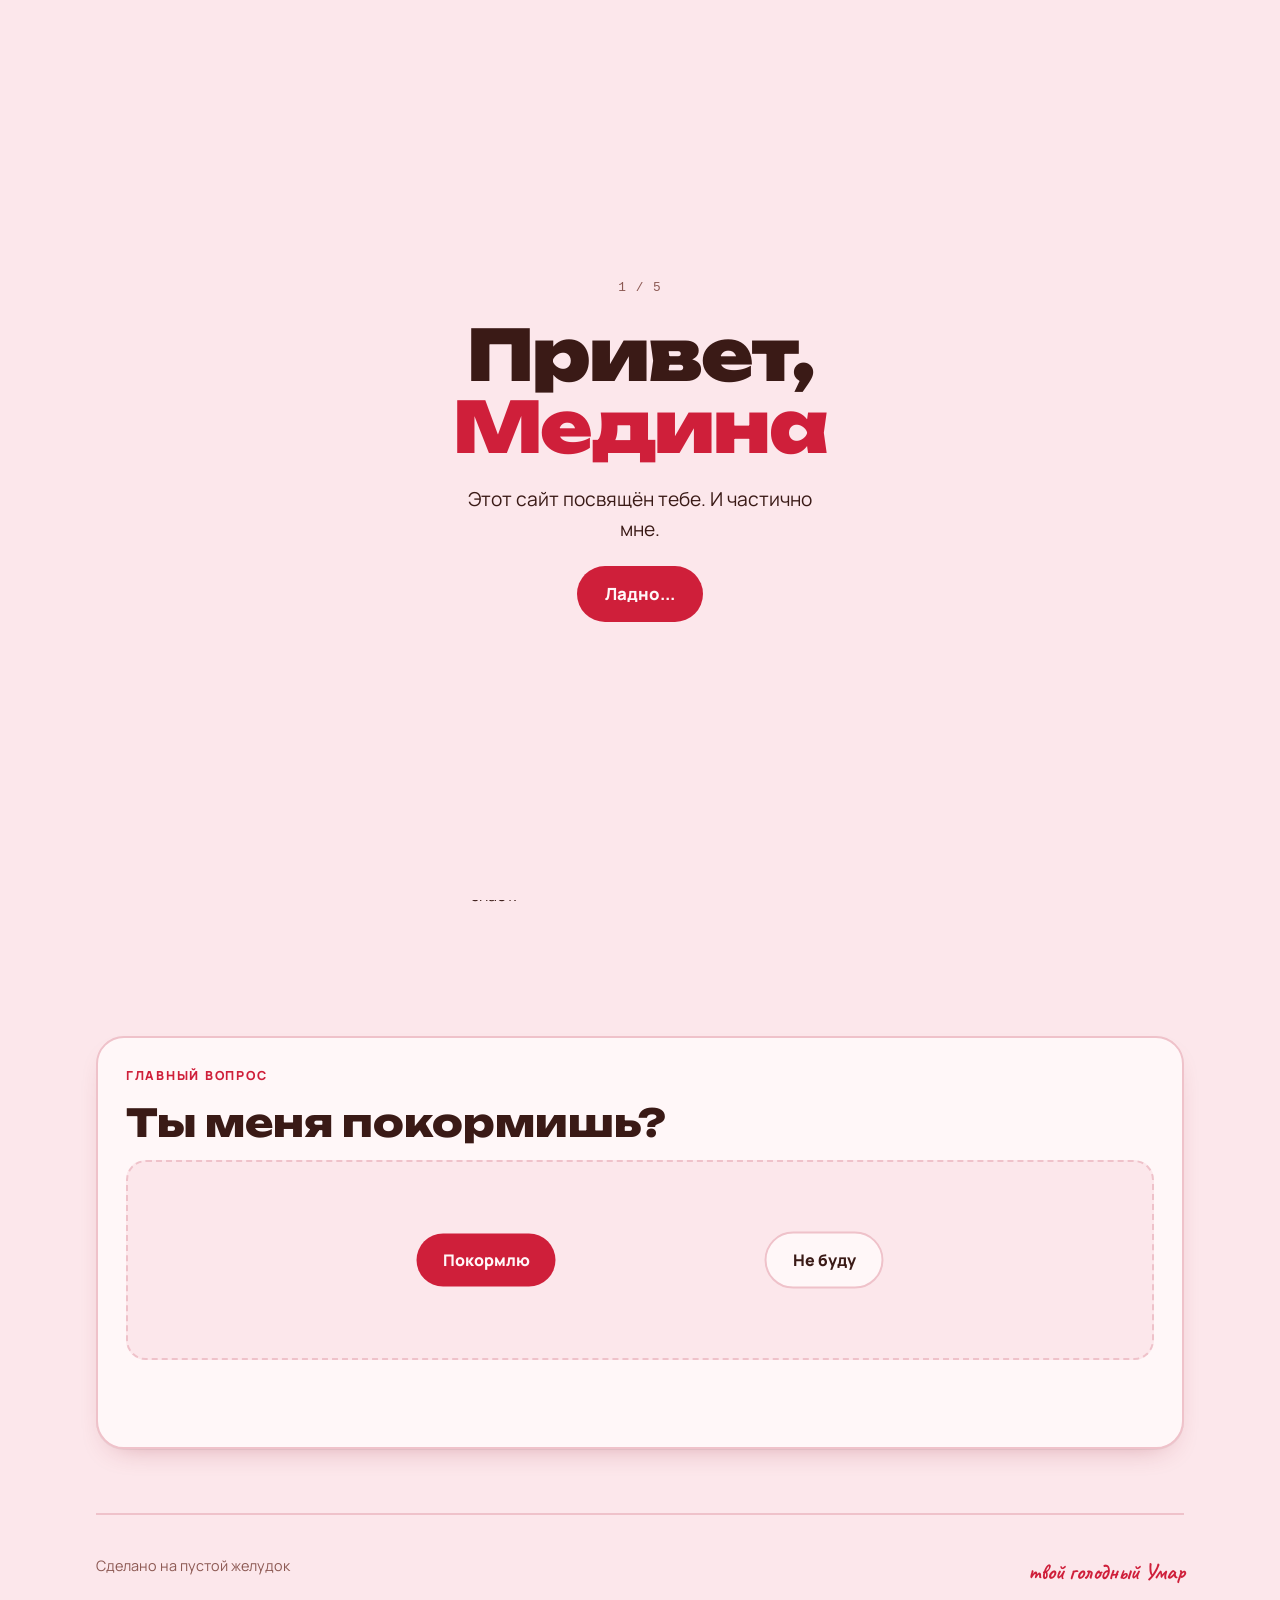
==== medina/index.html @ 752423fc "Страница «Медина, прокорми меня» в medina/ Co-Authored-By: Claude Opus 5.5 <noreply@anthropic.com>" ====
<!doctype html>
<html lang="ru">
<head>
<meta charset="utf-8">
<meta name="viewport" content="width=device-width, initial-scale=1, viewport-fit=cover">
<meta name="robots" content="noindex">
<title>Покорми меня</title>
<link rel="preconnect" href="https://fonts.googleapis.com">
<link rel="preconnect" href="https://fonts.gstatic.com" crossorigin>
<link rel="stylesheet" href="https://fonts.googleapis.com/css2?family=Unbounded:wght@500;800;900&family=Manrope:wght@400;600;800&family=Caveat:wght@600;700&family=PT+Mono&display=swap">
<style>
/* Ресторан «У тебя»: она — шеф, я — единственный голодный гость. Клубничное молоко, вишня, сливочное масло. */
:root{
  --bg:#FCE7EB;
  --surface:#FFF7F8;
  --ink:#3A1A16;
  --muted:#8C5953;
  --cherry:#CF1F3A;
  --butter:#FFD15C;
  --line:#EFC2CA;
  --on-cherry:#FFF7F8;
  --shadow:0 1px 0 rgba(58,26,22,.06),0 12px 30px -18px rgba(150,30,50,.45);
  --f-display:"Unbounded","Arial Black",system-ui,sans-serif;
  --f-body:"Manrope",system-ui,-apple-system,"Segoe UI",sans-serif;
  --f-hand:"Caveat","Comic Sans MS",cursive;
  --f-mono:"PT Mono",ui-monospace,"Consolas",monospace;
}
@media (prefers-color-scheme: dark){
  :root:not([data-theme="light"]){
    --bg:#1C0F11;--surface:#29171A;--ink:#FBE4E8;--muted:#C99BA2;--cherry:#FF5069;
    --butter:#FFD15C;--line:#45272C;--on-cherry:#1C0F11;
    --shadow:0 1px 0 rgba(0,0,0,.3),0 14px 34px -18px rgba(0,0,0,.8);
    color-scheme:dark;
  }
}
:root[data-theme="dark"]{
  --bg:#1C0F11;--surface:#29171A;--ink:#FBE4E8;--muted:#C99BA2;--cherry:#FF5069;
  --butter:#FFD15C;--line:#45272C;--on-cherry:#1C0F11;
  --shadow:0 1px 0 rgba(0,0,0,.3),0 14px 34px -18px rgba(0,0,0,.8);
  color-scheme:dark;
}

*{box-sizing:border-box}
body{background:var(--bg);color:var(--ink);font-family:var(--f-body);font-size:16px;line-height:1.55;overflow-x:hidden;-webkit-text-size-adjust:100%;text-size-adjust:100%}
button,a{-webkit-tap-highlight-color:transparent;touch-action:manipulation}
.full{padding:max(24px,env(safe-area-inset-top,0px)) max(16px,env(safe-area-inset-right,0px)) max(24px,env(safe-area-inset-bottom,0px)) max(16px,env(safe-area-inset-left,0px))}
.wrap{max-width:1120px;margin:0 auto;padding-left:max(16px,env(safe-area-inset-left,0px));padding-right:max(16px,env(safe-area-inset-right,0px))}
h1,h2,h3{font-family:var(--f-display);text-wrap:balance;margin:0;line-height:1.02}
p{margin:0}
button{font:inherit;color:inherit;cursor:pointer}
button:focus-visible,a:focus-visible{outline:3px solid var(--butter);outline-offset:3px;border-radius:12px}
.eyebrow{font-size:.78rem;font-weight:800;letter-spacing:.14em;text-transform:uppercase;color:var(--cherry)}
.hand{font-family:var(--f-hand);font-weight:700;color:var(--cherry)}

/* ---------- hero ---------- */
.hero{padding-block:48px 40px;display:grid;grid-template-columns:1.25fr 1fr;gap:40px;align-items:center}
.hero-text{display:flex;flex-direction:column;gap:22px;min-width:0}
.hero h1{font-weight:900;font-size:clamp(2.3rem,6.6vw,5.2rem);letter-spacing:-.03em;color:var(--ink)}
.hero h1 em{font-style:normal;color:var(--cherry);display:block}
.hero h1 .please{display:block;font-family:var(--f-hand);font-weight:700;letter-spacing:0;color:var(--cherry);font-size:.72em;line-height:1.1;margin-top:.12em;transform:rotate(-3deg);transform-origin:left}
.lead{font-size:1.15rem;max-width:34ch;color:var(--ink)}
.lead b{color:var(--cherry)}
.cta-row{display:flex;flex-wrap:wrap;gap:12px;align-items:center}
.btn{border:0;border-radius:999px;padding:14px 26px;font-weight:800;font-size:1rem;transition:transform .15s ease,background .15s}
.btn-main{background:var(--cherry);color:var(--on-cherry)}
.btn-main:hover{transform:translateY(-2px) rotate(-1deg)}
.btn-ghost{background:transparent;border:2px solid var(--line);color:var(--ink)}
.btn-ghost:hover{border-color:var(--cherry)}

.guest{background:var(--surface);border:2px solid var(--line);border-radius:28px;padding:24px;display:flex;flex-direction:column;gap:16px;box-shadow:var(--shadow);position:relative}
.guest-top{display:flex;justify-content:space-between;align-items:baseline;gap:8px}
.guest-top .hand{font-size:1.5rem}
.table-no{font-family:var(--f-mono);font-size:.8rem;color:var(--muted)}
.face-box{position:relative;display:grid;place-items:center}
.face-box{min-height:200px}
.big-pct{font-family:var(--f-display);font-weight:900;font-size:clamp(5.5rem,14vw,8.5rem);line-height:1;letter-spacing:-.05em;color:var(--cherry);font-variant-numeric:tabular-nums;display:flex;align-items:flex-start}
.big-pct small{font-size:.38em;margin-top:.25em;margin-left:.05em;letter-spacing:0}
#face.growl{animation:growl .5s ease 2}
@keyframes growl{0%,100%{transform:rotate(0)}25%{transform:rotate(-4deg) translateX(-3px)}75%{transform:rotate(4deg) translateX(3px)}}
.bubble{position:absolute;top:4%;right:2%;background:var(--ink);color:var(--bg);font-family:var(--f-hand);font-size:1.5rem;padding:4px 14px;border-radius:16px 16px 16px 4px;opacity:0;transform:translateY(6px);transition:opacity .25s,transform .25s;pointer-events:none}
.bubble.show{opacity:1;transform:none}
.meter-label{display:flex;justify-content:space-between;font-weight:800;font-size:.9rem}
.meter-label span:last-child{font-variant-numeric:tabular-nums;color:var(--cherry)}
.meter{height:18px;border-radius:999px;background:var(--bg);border:2px solid var(--line);overflow:hidden}
.meter i{display:block;height:100%;width:8%;background:repeating-linear-gradient(-45deg,var(--cherry) 0 10px,color-mix(in srgb,var(--cherry) 80%,var(--butter)) 10px 20px);border-radius:999px}
.status{font-size:.95rem;color:var(--muted)}
.status b{color:var(--ink)}

/* ---------- ribbon ---------- */
.ribbon{background:var(--cherry);color:var(--on-cherry);overflow:hidden;white-space:nowrap;padding-block:12px;font-family:var(--f-display);font-weight:800;font-size:1.05rem;letter-spacing:.02em}
.ribbon-track{display:inline-flex;gap:36px;animation:roll 28s linear infinite}
.ribbon-track span::after{content:"✦";margin-left:36px;opacity:.7}
@keyframes roll{to{transform:translateX(-50%)}}

/* ---------- sections ---------- */
section{padding-block:64px}
.sec-head{display:flex;flex-wrap:wrap;justify-content:space-between;align-items:end;gap:12px 24px;margin-bottom:28px}
.sec-head h2{font-size:clamp(2rem,5vw,3.2rem);font-weight:800;letter-spacing:-.02em}
.sec-head .hand{font-size:1.6rem;transform:rotate(-3deg)}

/* reasons */
.reasons{display:grid;grid-template-columns:repeat(auto-fit,minmax(240px,1fr));gap:28px 36px}
.reason{display:flex;flex-direction:column;gap:8px;max-width:38ch}
.reason h3{font-size:1.25rem;font-weight:800}
.reason .hand{font-size:1.35rem}

/* dodge */
.dodge-card{background:var(--surface);border:2px solid var(--line);border-radius:28px;padding:28px;display:flex;flex-direction:column;gap:18px;box-shadow:var(--shadow)}
.dodge-card h2{font-size:clamp(1.6rem,4vw,2.4rem);font-weight:800}
.arena{position:relative;height:200px;border-radius:20px;background:var(--bg);border:2px dashed var(--line);overflow:hidden}
.arena .btn{position:absolute;top:50%;transform:translate(-50%,-50%)}
#yes{left:35%;transition:transform .25s;z-index:2}
#no{left:68%;transition:left .22s ease,top .22s ease,transform .22s ease;background:var(--surface)}
.dodge-msg{font-family:var(--f-hand);font-size:1.6rem;color:var(--cherry);min-height:1.6em}

footer{padding-block:40px 56px;border-top:2px solid var(--line);display:flex;flex-wrap:wrap;justify-content:space-between;gap:12px;color:var(--muted);font-size:.9rem}
footer .hand{font-size:1.4rem}

/* overlay */
.full{position:fixed;inset:0;display:grid;place-items:center;background:color-mix(in srgb,var(--bg) 78%,transparent);backdrop-filter:blur(4px);z-index:30}
.full-card{background:var(--surface);border:2px solid var(--cherry);border-radius:28px;padding:32px;max-width:440px;text-align:center;display:flex;flex-direction:column;gap:14px;box-shadow:var(--shadow)}
.full-card h2{font-size:2rem;font-weight:900;color:var(--cherry)}
#hearts{position:fixed;inset:0;width:100%;height:100%;pointer-events:none;z-index:40}

@media (max-width:820px){
  .hero{grid-template-columns:1fr;padding-block:28px 32px;gap:28px}
  section{padding-block:48px}
}
/* стартовые страницы */
html.locked,html.locked body{overflow:hidden}
.intro{position:fixed;inset:0;z-index:35;background:var(--bg);display:grid;place-items:center;overflow:hidden;
  padding:max(24px,env(safe-area-inset-top,0px)) max(16px,env(safe-area-inset-right,0px)) max(24px,env(safe-area-inset-bottom,0px)) max(16px,env(safe-area-inset-left,0px));
  transition:opacity .5s ease}
.intro.leaving{opacity:0;pointer-events:none}
.intro-step{width:100%;max-width:620px;display:flex;flex-direction:column;align-items:center;gap:22px;text-align:center;animation:rise .5s ease both}
@keyframes rise{from{opacity:0;transform:translateY(14px)}}
.intro-step h1{font-weight:900;font-size:clamp(2.2rem,8vw,4.4rem);letter-spacing:-.03em}
.intro-step h1 em,.intro-step h2 em{font-style:normal;color:var(--cherry)}
.intro-step h2{font-weight:800;font-size:clamp(1.8rem,6.4vw,3.2rem);letter-spacing:-.02em}
.intro-step p{font-size:1.2rem;max-width:30ch}
.intro-step .hand{font-size:1.6rem;min-height:1.3em}
.intro-page{font-family:var(--f-mono);font-size:.8rem;color:var(--muted);letter-spacing:.08em}
.intro-btns{display:flex;flex-wrap:nowrap;justify-content:center;align-items:center;gap:12px;max-width:100%}
.intro-btns .btn{padding:15px 28px;font-size:1.05rem;white-space:nowrap}
@media (max-width:520px){
  .intro-btns{gap:8px}
  .intro-btns .btn{padding:13px clamp(10px,3.5vw,16px);font-size:clamp(.8rem,3.9vw,.95rem)}
}
#runaway{background:var(--surface)}
#runaway.loose{position:fixed;z-index:36;margin:0;transition:left .18s ease,top .18s ease}

/* телефон */
@media (max-width:520px){
  .hero{padding-block:20px 28px;gap:22px}
  .hero-text{gap:16px}
  .lead{font-size:1.05rem}
  .cta-row .btn{width:100%;text-align:center;padding-block:16px;font-size:1.05rem}
  .guest{padding:18px;border-radius:22px;gap:12px}
  .face-box{min-height:0;padding-block:6px}
  .bubble{font-size:1.3rem;top:0;right:0}
  .ribbon{font-size:.9rem;padding-block:10px}
  section{padding-block:40px}
  .sec-head{margin-bottom:20px}
  .sec-head .hand{font-size:1.4rem}
  .reasons{gap:22px}
  .dodge-card{padding:20px;border-radius:22px;gap:14px}
  .arena{height:250px}
  #yes{left:50%;top:32%}
  #no{left:50%;top:74%}
  .dodge-msg{font-size:1.45rem}
  .full-card{padding:24px}
  .full-card h2{font-size:1.7rem}
  .full-card .btn{width:100%}
  footer{flex-direction:column;padding-block:28px 40px}
}
@media (hover:none){
  .btn-main:hover,.btn-ghost:hover{transform:none;border-color:var(--line)}
}
@media (prefers-reduced-motion:reduce){
  *,*::before,*::after{animation:none!important;transition:none!important}
}
[hidden]{display:none!important}
img{max-width:100%}
body{margin:0}
:root{padding-top:env(safe-area-inset-top,0px);padding-bottom:env(safe-area-inset-bottom,0px)}
</style>
</head>
<body>

<div class="intro" id="intro">
  <div class="intro-step" id="step1">
    <span class="intro-page">1 / 5</span>
    <h1>Привет, <em>Медина</em></h1>
    <p>Этот сайт посвящён тебе. И частично мне.</p>
    <div class="intro-btns">
      <button class="btn btn-main" id="okBtn" type="button">Ладно...</button>
    </div>
  </div>
  <div class="intro-step" id="step2" hidden>
    <span class="intro-page">2 / 5</span>
    <h2>Блин, чё ты так холодно отвечаешь?</h2>
    <span class="hand" id="fleeMsg" aria-live="polite"></span>
    <div class="intro-btns">
      <button class="btn btn-main" id="sorryBtn" type="button">Извини, пожалуйста</button>
      <button class="btn btn-ghost" id="runaway" type="button">Потому что хочу</button>
    </div>
  </div>
  <div class="intro-step" id="step3" hidden>
    <span class="intro-page">3 / 5</span>
    <h2>Ладно, так уж и быть</h2>
    <div class="intro-btns">
      <button class="btn btn-main" type="button" data-next="step4">Ураа</button>
    </div>
  </div>
  <div class="intro-step" id="step4" hidden>
    <span class="intro-page">4 / 5</span>
    <h2>Если честно, таких красивых девушек я ещё <em>не видел</em></h2>
    <div class="intro-btns">
      <button class="btn btn-main" type="button" data-next="step5">Спасиибо, это мило</button>
    </div>
  </div>
  <div class="intro-step" id="step5" hidden>
    <span class="intro-page">5 / 5</span>
    <h2>Перейдём к самому важному</h2>
    <div class="intro-btns">
      <button class="btn btn-main" type="button" data-next="site">И что же это?</button>
    </div>
  </div>
</div>

<div class="wrap">
  <header class="hero">
    <div class="hero-text">
      <span class="eyebrow">Ресторан «У тебя» · столик на одного</span>
      <h1><em>Медина,</em> прокорми меня <span class="please">пожалуйста</span></h1>
      <p class="lead">Я голодный, а вкуснее тебя не готовит никто. Спаси <b id="hisName">своего мужчину</b> от голода.</p>
      <div class="cta-row">
        <a class="btn btn-main" href="#answer" style="text-decoration:none">Ответить</a>
      </div>
    </div>

    <aside class="guest" aria-label="Состояние гостя">
      <div class="guest-top">
        <span class="hand">гость ждёт</span>
        <span class="table-no">стол №1 · 19:30</span>
      </div>
      <div class="face-box">
        <div id="face" class="big-pct" aria-hidden="true"><span id="bigPct">8</span><small>%</small></div>
        <div class="bubble" id="bubble">урррр…</div>
      </div>
      <div>
        <div class="meter-label"><span>Сытость</span><span id="pct">8%</span></div>
        <div class="meter" role="progressbar" aria-valuemin="0" aria-valuemax="100" aria-valuenow="8" id="meter"><i id="fill"></i></div>
      </div>
      <p class="status">Состояние: <b id="state">урчит животом и смотрит на тебя</b></p>
    </aside>
  </header>
</div>

<div class="ribbon" aria-hidden="true">
  <div class="ribbon-track">
    <span>Шеф дня — ты</span><span>Гость голоден</span><span>Стол накрыт, тарелка пустая</span><span>Без тебя — только доширак</span><span>Работаем круглосуточно, если ты не устала</span>
    <span>Шеф дня — ты</span><span>Гость голоден</span><span>Стол накрыт, тарелка пустая</span><span>Без тебя — только доширак</span><span>Работаем круглосуточно, если ты не устала</span>
  </div>
</div>

<div class="wrap">
  <section>
    <div class="sec-head">
      <h2>Почему именно ты</h2>
      <span class="hand">мнение гостя</span>
    </div>
    <div class="reasons">
      <div class="reason">
        <h3>У тебя вкуснее</h3>
        <p>Я пробовал рестораны. Там дорого, долго, а порции маленькие.</p>
      </div>
      <div class="reason">
        <h3>Ты знаешь, что я ем</h3>
        <p>Без лука, побольше сыра, и чтобы хлеб к супу. Ни один официант столько обо мне не знает.</p>
      </div>
      <div class="reason">
        <h3>Сытый я лучше</h3>
        <p>Накормленный, я добрый, мою посуду и не ною.</p>
      </div>
    </div>
  </section>

  <section id="answer">
    <div class="dodge-card">
      <span class="eyebrow">Главный вопрос</span>
      <h2>Ты меня покормишь?</h2>
      <div class="arena" id="arena">
        <button class="btn btn-main" id="yes" type="button">Покормлю</button>
        <button class="btn btn-ghost" id="no" type="button">Не буду</button>
      </div>
      <p class="dodge-msg" id="dodgeMsg" aria-live="polite"></p>
    </div>
  </section>

  <footer>
    <span>Сделано на пустой желудок</span>
    <span class="hand" id="sign">твой голодный</span>
  </footer>
</div>

<div class="full" id="full" hidden>
  <div class="full-card">
    <h2>Я сыт!</h2>
    <p>Спасибо, шеф. Это было лучшее, что я ел.</p>
    <button class="btn btn-main" id="fullClose" type="button">Пожалуйста</button>
  </div>
</div>
<canvas id="hearts" aria-hidden="true"></canvas>

<script>
// Поменяй имена здесь
const HIS_NAME = "Умара";      // в родительном падеже: «спаси Умара»
const SIGN = "твой голодный Умар";

const $ = id => document.getElementById(id);
$("hisName").textContent = HIS_NAME;
$("sign").textContent = SIGN;

const STATES = [
  [20, "урчит животом и смотрит на тебя"],
  [40, "уже не урчит, но всё ещё грустно вздыхает"],
  [60, "оживился и улыбается"],
  [80, "счастлив, просит добавки"],
  [100, "почти сыт, место только под десерт"],
  [101, "сыт и доволен"],
];

let sat = 8;

function render() {
  const s = Math.round(sat);
  $("pct").textContent = s + "%";
  $("bigPct").textContent = s;
  $("fill").style.width = s + "%";
  $("meter").setAttribute("aria-valuenow", s);
  $("state").textContent = STATES.find(([max]) => s < max)[1];
}

// наесться: шкала плавно доезжает до 100%
let feeding = false;
function feed() {
  if (feeding || sat >= 100) { $("full").hidden = false; burstCenter(); return; }
  feeding = true;
  const from = sat, start = performance.now(), dur = reduce ? 0 : 1600;
  const step = now => {
    const p = dur ? Math.min(1, (now - start) / dur) : 1;
    sat = from + (100 - from) * (1 - Math.pow(1 - p, 3));
    render();
    if (p < 1) return requestAnimationFrame(step);
    feeding = false;
    $("full").hidden = false;
    burstCenter();
  };
  requestAnimationFrame(step);
}

// урчание
setInterval(() => {
  if (sat >= 40) return;
  const f = $("face"), b = $("bubble");
  f.classList.remove("growl"); void f.offsetWidth; f.classList.add("growl");
  b.classList.add("show");
  setTimeout(() => b.classList.remove("show"), 1600);
}, 6000);

// убегающая кнопка
const NO_LINES = ["Точно?", "Подумай ещё", "Я же голодный…", "Ну пожа-а-алуйста", "Кнопка не согласна", "Смотри, какая большая «Покормлю»", "Сдавайся"];
let tries = 0, lastDodge = 0;
function dodge(e) {
  if (e) e.preventDefault();
  // на телефоне касание даёт и pointerdown, и click — считаем один раз
  const t = performance.now();
  if (t - lastDodge < 400) return;
  lastDodge = t;
  const arena = $("arena"), no = $("no");
  const aw = arena.clientWidth, ah = arena.clientHeight;
  const bw = no.offsetWidth, bh = no.offsetHeight;
  const x = bw / 2 + 8 + Math.random() * Math.max(0, aw - bw - 16);
  const y = bh / 2 + 8 + Math.random() * Math.max(0, ah - bh - 16);
  no.style.left = x + "px";
  no.style.top = y + "px";
  tries++;
  $("dodgeMsg").textContent = NO_LINES[Math.min(tries - 1, NO_LINES.length - 1)];
  // «Покормлю» растёт, но не шире поля
  const yes = $("yes");
  const fit = (aw - 24) / yes.offsetWidth;
  const scale = Math.min(1 + tries * 0.12, 1.8, fit);
  yes.style.transform = `translate(-50%,-50%) scale(${scale})`;
}
$("no").addEventListener("pointerenter", e => { if (e.pointerType === "mouse") dodge(); });
$("no").addEventListener("pointerdown", dodge);
$("no").addEventListener("click", dodge);
$("yes").addEventListener("click", e => {
  $("dodgeMsg").textContent = "Ура! Я знал. Жду у двери с ложкой";
  burst(e.currentTarget, 24);
  // показать шкалу: на телефоне она ниже заголовка
  document.querySelector(".guest").scrollIntoView({block: "center", behavior: reduce ? "auto" : "smooth"});
  setTimeout(feed, reduce ? 0 : 600);
});
$("fullClose").addEventListener("click", () => { $("full").hidden = true; });

// стартовые страницы
document.documentElement.classList.add("locked");
function showStep(from, to) {
  from.closest(".intro-step").hidden = true;
  $(to).hidden = false;
  const first = $(to).querySelector(".btn");
  if (first) first.focus({preventScroll: true});
}
$("okBtn").addEventListener("click", e => showStep(e.currentTarget, "step2"));
$("sorryBtn").addEventListener("click", e => {
  burst(e.currentTarget, 30);
  showStep(e.currentTarget, "step3");
});
document.querySelectorAll("[data-next]").forEach(b => b.addEventListener("click", e => {
  const next = b.dataset.next;
  if (next === "site") return openSite(e);
  burst(b, 16);
  showStep(b, next);
}));
function openSite(e) {
  burst(e.currentTarget, 30);
  const intro = $("intro");
  intro.classList.add("leaving");
  setTimeout(() => {
    intro.hidden = true;
    document.documentElement.classList.remove("locked");
    scrollTo(0, 0);
  }, reduce ? 0 : 500);
}

// «Потому что хочу» — нажать нельзя, убегает по всему экрану
const FLEE_LINES = ["Не-а", "Эта кнопка сломалась", "Так не пойдёт", "Попробуй другую", "Ну скажи «извини»", "Я жду"];
let flees = 0, lastFlee = 0;
function flee(e) {
  if (e && e.cancelable) e.preventDefault();
  const t = performance.now();
  if (t - lastFlee < 250) return;
  lastFlee = t;
  const b = $("runaway"), r = b.getBoundingClientRect();
  if (!b.classList.contains("loose")) {
    b.style.left = r.left + "px"; b.style.top = r.top + "px";
    b.classList.add("loose");
    void b.offsetWidth;
  }
  const pad = 16, s = $("sorryBtn").getBoundingClientRect();
  const maxX = Math.max(pad, innerWidth - r.width - pad), maxY = Math.max(pad, innerHeight - r.height - pad);
  let x = pad, y = pad;
  for (let i = 0; i < 30; i++) {
    x = pad + Math.random() * (maxX - pad);
    y = pad + Math.random() * (maxY - pad);
    const far = Math.hypot(x - r.left, y - r.top) > 140;
    const overSorry = x < s.right + 12 && x + r.width > s.left - 12 && y < s.bottom + 12 && y + r.height > s.top - 12;
    if (far && !overSorry) break;
  }
  b.style.left = x + "px"; b.style.top = y + "px";
  $("fleeMsg").textContent = FLEE_LINES[flees++ % FLEE_LINES.length];
}
const rb = $("runaway");
rb.addEventListener("pointerenter", e => { if (e.pointerType === "mouse") flee(); });
rb.addEventListener("pointerdown", flee);
rb.addEventListener("touchstart", flee, {passive: false});
rb.addEventListener("click", flee);
rb.addEventListener("keydown", e => { if (e.key === "Enter" || e.key === " ") flee(e); });
// мышь подходит близко — кнопка уже уходит
addEventListener("pointermove", e => {
  if (e.pointerType !== "mouse" || $("step2").hidden || $("intro").hidden) return;
  const r = rb.getBoundingClientRect();
  const dx = Math.max(r.left - e.clientX, 0, e.clientX - r.right);
  const dy = Math.max(r.top - e.clientY, 0, e.clientY - r.bottom);
  if (Math.hypot(dx, dy) < 40) flee();
});

// конфетти
const cv = $("hearts"), ctx = cv.getContext("2d");
const reduce = matchMedia("(prefers-reduced-motion: reduce)").matches;
let parts = [], raf = 0;
function size() { cv.width = innerWidth * devicePixelRatio; cv.height = innerHeight * devicePixelRatio; }
size(); addEventListener("resize", size);
function piece(p, a) {
  ctx.save(); ctx.globalAlpha = a; ctx.fillStyle = p.c; ctx.translate(p.x, p.y);
  ctx.rotate(p.rot); ctx.scale(p.s, p.s * Math.cos(p.rot * 2));
  ctx.fillRect(-4, -2, 8, 4);
  ctx.restore();
}
function spawn(x, y, n) {
  if (reduce) return;
  const css = getComputedStyle(document.documentElement);
  const colors = [css.getPropertyValue("--cherry").trim(), css.getPropertyValue("--butter").trim(), "#FF8FA3"];
  const dpr = devicePixelRatio;
  for (let i = 0; i < n; i++) {
    const a = Math.random() * Math.PI * 2, v = 2 + Math.random() * 5;
    parts.push({x:x*dpr, y:y*dpr, vx:Math.cos(a)*v*dpr, vy:(Math.sin(a)*v - 4)*dpr, s:(0.8 + Math.random()*0.8)*dpr, c:colors[i % 3], life:1, rot:Math.random()*Math.PI, vr:(Math.random() - .5) * .3});
  }
  if (!raf) raf = requestAnimationFrame(tick);
}
function tick() {
  ctx.clearRect(0, 0, cv.width, cv.height);
  parts = parts.filter(p => p.life > 0);
  for (const p of parts) {
    p.x += p.vx; p.y += p.vy; p.vy += .18 * devicePixelRatio; p.life -= .012; p.rot += p.vr;
    piece(p, Math.max(0, p.life));
  }
  raf = parts.length ? requestAnimationFrame(tick) : 0;
  if (!raf) ctx.clearRect(0, 0, cv.width, cv.height);
}
function burst(el, n) { const r = el.getBoundingClientRect(); spawn(r.left + r.width/2, r.top + r.height/2, n); }
function burstCenter() { for (let i = 0; i < 4; i++) setTimeout(() => spawn(innerWidth * (.2 + Math.random()*.6), innerHeight * .4, 40), i * 250); }

render();
</script>
</body>
</html>
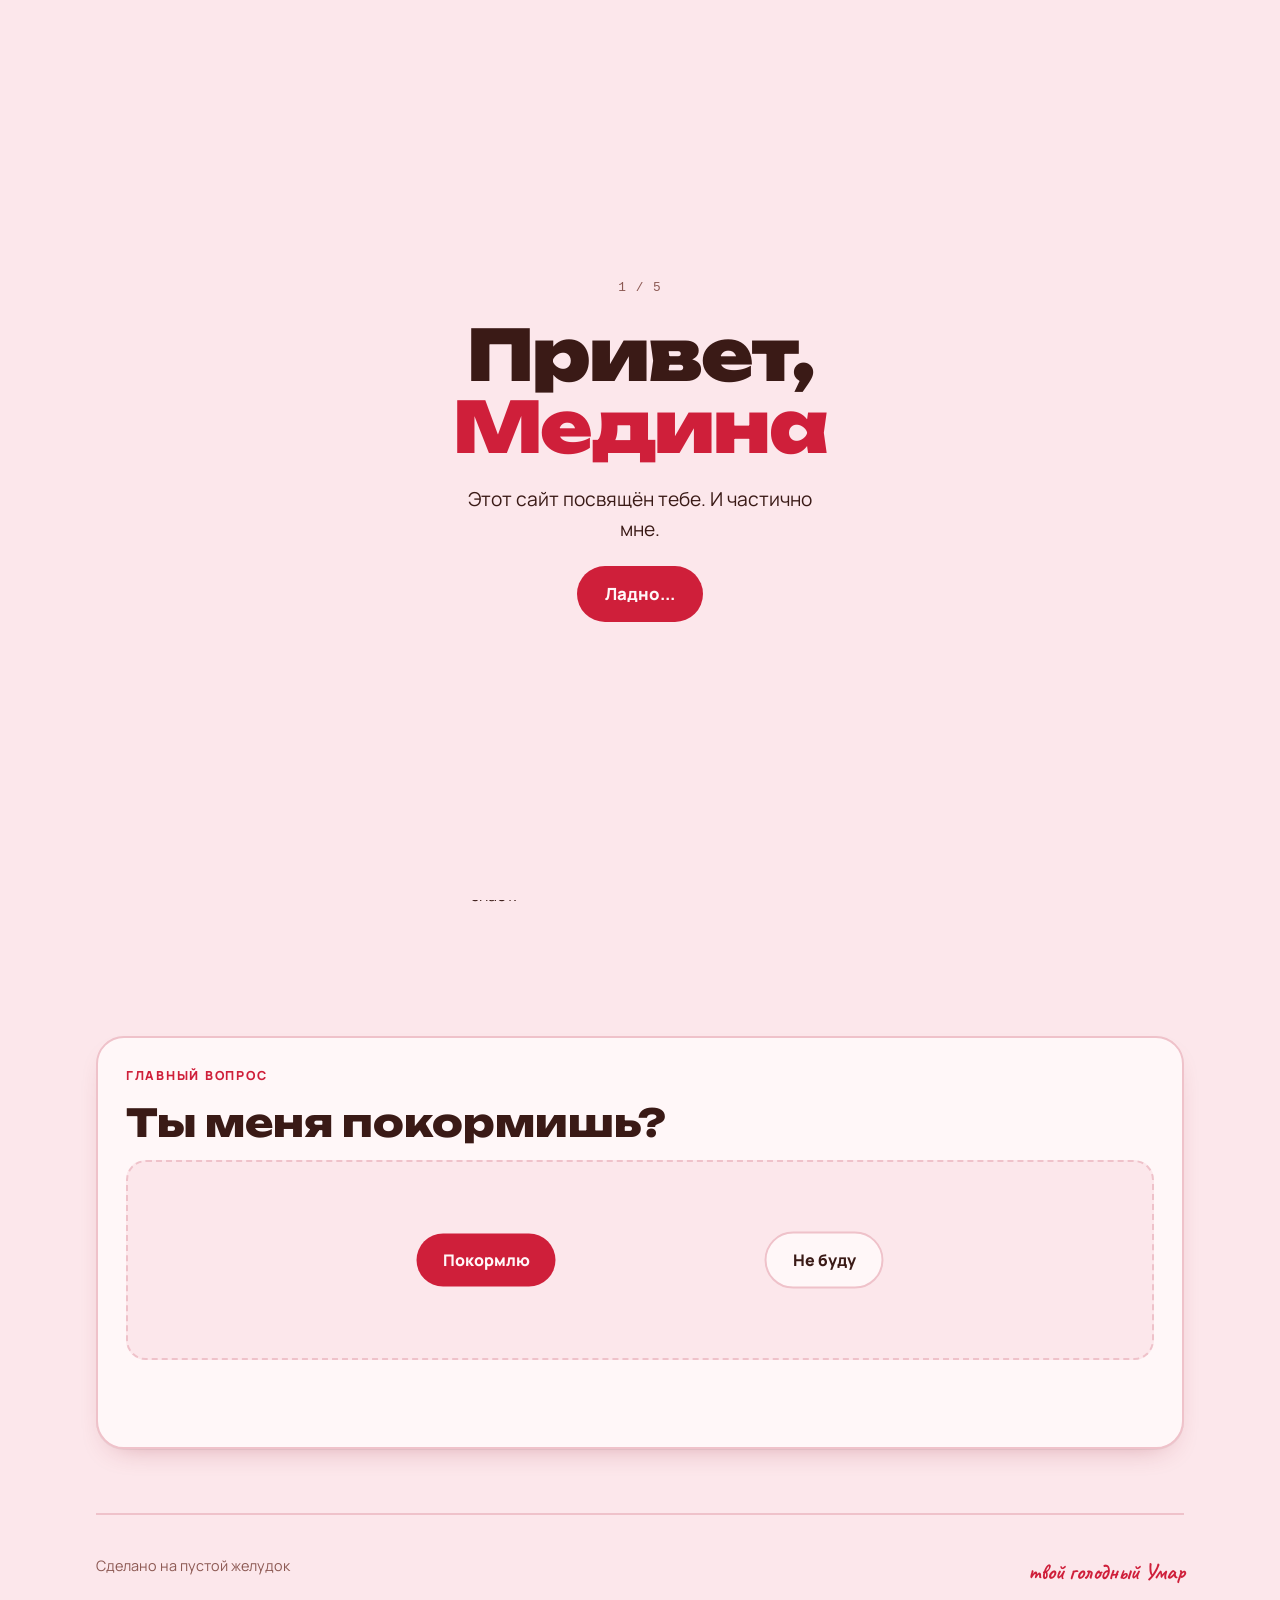
==== commit af5436f2: "medina: кнопка «Потому что хочу» больше не улетает за экран Co-Authored-By: Claude Opus 5.5 <noreply" ====
--- a/medina/index.html
+++ b/medina/index.html
@@ -132,7 +132,7 @@
   padding:max(24px,env(safe-area-inset-top,0px)) max(16px,env(safe-area-inset-right,0px)) max(24px,env(safe-area-inset-bottom,0px)) max(16px,env(safe-area-inset-left,0px));
   transition:opacity .5s ease}
 .intro.leaving{opacity:0;pointer-events:none}
-.intro-step{width:100%;max-width:620px;display:flex;flex-direction:column;align-items:center;gap:22px;text-align:center;animation:rise .5s ease both}
+.intro-step{width:100%;max-width:620px;display:flex;flex-direction:column;align-items:center;gap:22px;text-align:center;animation:rise .5s ease}
 @keyframes rise{from{opacity:0;transform:translateY(14px)}}
 .intro-step h1{font-weight:900;font-size:clamp(2.2rem,8vw,4.4rem);letter-spacing:-.03em}
 .intro-step h1 em,.intro-step h2 em{font-style:normal;color:var(--cherry)}
@@ -141,10 +141,10 @@
 .intro-step .hand{font-size:1.6rem;min-height:1.3em}
 .intro-page{font-family:var(--f-mono);font-size:.8rem;color:var(--muted);letter-spacing:.08em}
 .intro-btns{display:flex;flex-wrap:nowrap;justify-content:center;align-items:center;gap:12px;max-width:100%}
-.intro-btns .btn{padding:15px 28px;font-size:1.05rem;white-space:nowrap}
+.intro-btns .btn,#runaway{padding:15px 28px;font-size:1.05rem;white-space:nowrap}
 @media (max-width:520px){
   .intro-btns{gap:8px}
-  .intro-btns .btn{padding:13px clamp(10px,3.5vw,16px);font-size:clamp(.8rem,3.9vw,.95rem)}
+  .intro-btns .btn,#runaway{padding:13px clamp(10px,3.5vw,16px);font-size:clamp(.8rem,3.9vw,.95rem)}
 }
 #runaway{background:var(--surface)}
 #runaway.loose{position:fixed;z-index:36;margin:0;transition:left .18s ease,top .18s ease}
@@ -408,6 +408,7 @@
 // стартовые страницы
 document.documentElement.classList.add("locked");
 function showStep(from, to) {
+  if (from.closest("#step2")) $("runaway").hidden = true;
   from.closest(".intro-step").hidden = true;
   $(to).hidden = false;
   const first = $(to).querySelector(".btn");
@@ -447,6 +448,7 @@
   if (!b.classList.contains("loose")) {
     b.style.left = r.left + "px"; b.style.top = r.top + "px";
     b.classList.add("loose");
+    document.body.appendChild(b);  // вне анимированной страницы, чтобы fixed считался от экрана
     void b.offsetWidth;
   }
   const pad = 16, s = $("sorryBtn").getBoundingClientRect();
